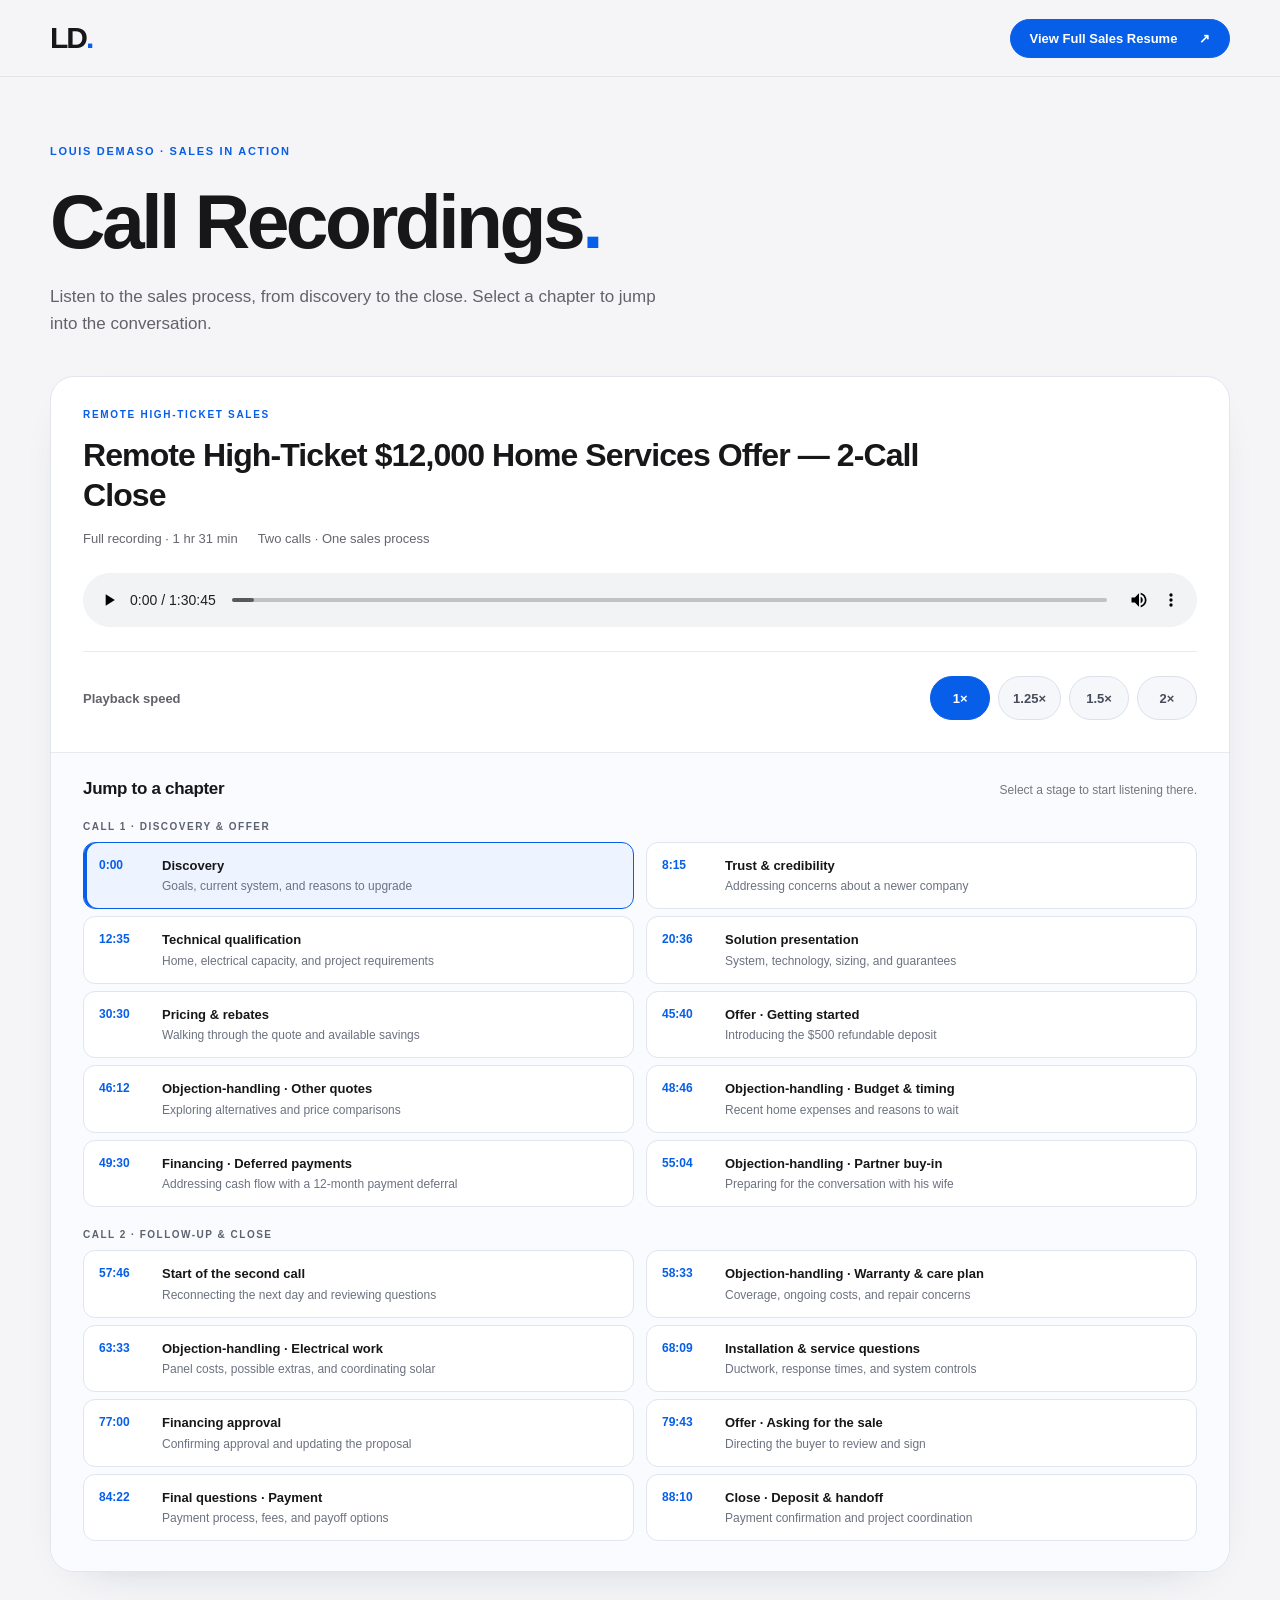
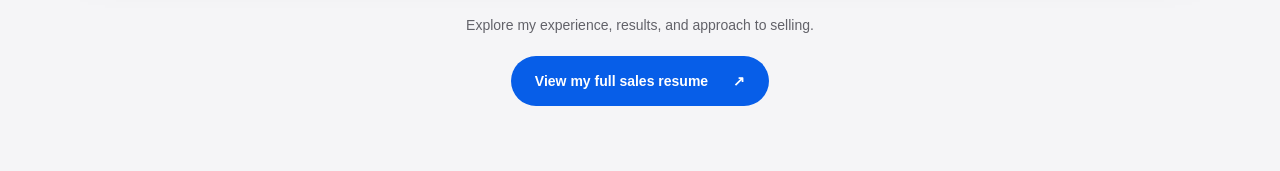
==== call-recordings.html @ 628bf0f2 "Add chaptered two-call close and dedicated call recordings page" ====
<!doctype html>
<html lang="en"><head>
<meta charset="utf-8"><meta name="viewport" content="width=device-width, initial-scale=1">
<meta name="theme-color" content="#f5f5f7">
<title>Sales Call Recordings — Louis DeMaso</title>
<meta name="description" content="Hear Louis DeMaso sell a remote high-ticket $12,000 home services offer across a two-call close. Jump to discovery, the offer, objections, and the second call.">
<meta property="og:title" content="Sales Call Recordings — Louis DeMaso"><meta property="og:description" content="Remote high-ticket $12,000 home services offer · 2-call close. Chaptered audio with adjustable playback speed."><meta property="og:type" content="website">
<link rel="icon" href="assets/favicon.svg" type="image/svg+xml"><link rel="stylesheet" href="styles.css?v=20261109-chapters">
<script src="call-recording.js?v=20261109-chapters" defer></script>
<script src="script.js?v=20261109-chapters" defer></script>
</head><body>
<a class="skip" href="#main">Skip to content</a>
<header class="nav-shell"><nav class="nav wrap" aria-label="Main navigation"><a class="wordmark" href="index.html" aria-label="Louis DeMaso, full sales resume">LD<span class="blue">.</span></a><a class="nav-cta" href="index.html">View Full Sales Resume <span aria-hidden="true">↗</span></a></nav></header>
<main id="main" class="recordings-main wrap">
<div class="recordings-heading"><p class="eyebrow">LOUIS DEMASO · SALES IN ACTION</p><h1>Call Recordings<span class="blue">.</span></h1><p class="recordings-intro">Listen to the sales process, from discovery to the close. Select a chapter to jump into the conversation.</p></div>
<section id="call-recording" aria-label="Sales call recording"><div data-call-recording></div><noscript><p>Remote High-Ticket $12,000 Home Services Offer — 2-Call Close</p><audio controls preload="metadata" src="assets/sales-call.mp3">Your browser does not support audio playback.</audio><p>Enable JavaScript to use the chapter and speed controls.</p></noscript></section>
<div class="recordings-close"><p>Explore my experience, results, and approach to selling.</p><a class="button primary" href="index.html">View my full sales resume <span aria-hidden="true">↗</span></a></div>
</main></body></html>
---- styles.css ----
:root{--paper:#f5f5f7;--ink:#171719;--muted:#76767d;--blue:#075ee8;--line:#dcdce1;--max:1180px}*{box-sizing:border-box}html{scroll-behavior:smooth;scroll-padding-top:95px}body{margin:0;background:var(--paper);color:var(--ink);font-family:-apple-system,BlinkMacSystemFont,"Segoe UI",Helvetica,Arial,sans-serif;-webkit-font-smoothing:antialiased}a{color:inherit;text-decoration:none}button{font:inherit}a,button{-webkit-tap-highlight-color:transparent}a:focus-visible,button:focus-visible{outline:3px solid var(--blue);outline-offset:6px}::selection{background:#c7ddff}.wrap{max-width:var(--max);width:calc(100% - 96px);margin-inline:auto}.blue{color:var(--blue)}.muted{color:var(--muted)}.nav-shell{position:sticky;top:0;z-index:20;background:rgba(245,245,247,.88);backdrop-filter:blur(22px);border-bottom:1px solid rgba(0,0,0,.07)}.nav{height:76px;display:flex;align-items:center;justify-content:space-between;gap:22px}.wordmark{font-size:30px;font-weight:850;letter-spacing:-2px}.nav-links{display:flex;gap:32px;font-size:13px;font-weight:550}.nav-links a:hover,.text-link:hover,.contact-details a:hover,.footer>a:last-child:hover{color:var(--blue)}.nav-cta{border:1px solid #c5c5ca;border-radius:50px;padding:11px 19px;font-size:13px;font-weight:600;transition:background .2s}.nav-cta:hover{background:#e5e5e9}.nav-cta span{margin-left:18px}.hero{display:grid;grid-template-columns:1.16fr 1fr;gap:66px;align-items:center;padding-top:74px;padding-bottom:94px}.eyebrow{font-size:11px;font-weight:700;letter-spacing:1.7px;margin:0 0 28px;line-height:1.6}.status-dot{display:inline-block;width:7px;height:7px;background:#3d9858;border-radius:50%;margin-right:8px;vertical-align:1px;box-shadow:0 0 0 4px #3d985811}h1{font-size:clamp(72px,7.4vw,110px);line-height:.94;letter-spacing:-7px;margin:0 0 28px;font-weight:750}p{line-height:1.6}.hero-statement{font-size:27px;line-height:1.2;font-weight:600;letter-spacing:-.9px;margin:0 0 20px}.hero-statement span{color:var(--muted)}.hero-description{max-width:390px;color:#626269;font-size:16px;margin:0 0 28px}.hero-actions{display:flex;align-items:center;gap:25px;flex-wrap:wrap}.button{display:inline-flex;gap:25px;align-items:center;justify-content:center;padding:17px 24px;border-radius:100px;font-size:14px;font-weight:600;transition:transform .2s,background .2s}.primary{background:var(--blue);color:white}.primary:hover{background:#0049c5;transform:translateY(-2px)}.text-link{font-size:14px;font-weight:600}.contact-details{display:flex;gap:12px;flex-wrap:wrap;margin-top:27px;font-size:12px;color:#68686e}.contact-details>span{color:#c0c0c6}.portrait-composition{position:relative;padding-right:22px}.portrait-frame{position:relative;border-radius:30px;overflow:hidden;aspect-ratio:4/5;background:#c3c7c8;box-shadow:0 25px 55px -35px #0007}.portrait-frame img{width:100%;height:100%;object-fit:cover;object-position:50% 42%;display:block;transition:transform 1.2s}.portrait-frame:hover img{transform:scale(1.025)}.portrait-frame:after{content:"";position:absolute;inset:45% 0 0;background:linear-gradient(transparent,#081018c4);pointer-events:none}.portrait-caption{position:absolute;bottom:30px;left:29px;right:25px;display:flex;gap:18px;color:#fff;z-index:1;align-items:flex-start}.caption-mark{font-size:29px;font-weight:300;line-height:1}.portrait-caption strong{display:block;font-size:25px;font-weight:500;letter-spacing:-.7px;line-height:1.12}.portrait-caption div>span{display:block;margin-top:14px;font-size:10px;letter-spacing:1.8px;text-transform:uppercase;color:#e4e5e6}.portrait-side{position:absolute;right:-5px;top:40px;writing-mode:vertical-rl;letter-spacing:2px;font-size:9px;color:var(--muted)}h2{font-size:clamp(34px,4vw,52px);letter-spacing:-2.3px;line-height:1.08;font-weight:650;margin:0}h3{margin:0}.section-top{display:flex;align-items:flex-end;justify-content:space-between;gap:30px;margin-bottom:38px}.section-top .eyebrow{margin-bottom:18px}.section-aside{color:var(--muted);font-size:14px;margin:0 0 3px}.intro-section{padding:55px 0 90px;border-top:1px solid var(--line)}.video-shell{position:relative;width:100%;aspect-ratio:16/9;border-radius:24px;overflow:hidden;background:#18191c}.video-shell iframe{position:absolute;inset:0;width:100%;height:100%;border:0}.video-foot{display:flex;justify-content:space-between;gap:20px;font-size:12px;color:#696970;margin-top:18px}.video-foot>span>span{margin-right:8px;font-size:10px}.video-foot a{font-weight:600}.performance-section{background:#18191b;color:#fff;padding:80px 0 42px}.performance-section h2>span{color:#9c9ca2}.performance-section .eyebrow{color:#a5b7d8}.source-pill{border:1px solid #424348;color:#babac1;font-size:11px;padding:9px 13px;border-radius:20px;white-space:nowrap}.metrics{display:grid;grid-template-columns:repeat(3,1fr);padding-top:23px;margin-top:45px}.metric{padding:0 28px;border-left:1px solid #3d3e42}.metric:first-child{padding-left:0;border-left:0}.metric-value{display:block;font-size:clamp(55px,6.5vw,88px);font-weight:600;letter-spacing:-4px;line-height:1.1}.metric-value .percent{font-size:.67em;letter-spacing:-1px}.metric h3{font-size:13px;color:#b3b4ba;font-weight:400;margin-top:15px}.metrics-source{font-size:11px;color:#898a92;margin:43px 0 0;border-top:1px solid #35363a;padding-top:20px}.metrics-source a{text-decoration:underline;text-underline-offset:3px}.experience-section{padding-top:100px;padding-bottom:35px}.experience-section>.section-top{margin-bottom:60px}.role{border-top:1px solid var(--line);display:grid;grid-template-columns:1fr 1.65fr;gap:65px;padding:45px 0 55px}.role-number{display:block;font-size:11px;color:var(--blue);font-weight:650;margin-bottom:26px}.date{font-size:12px;color:var(--muted);margin:0 0 11px}.role h3{font-size:25px;letter-spacing:-.8px;line-height:1.2}.role-title{font-size:14px;color:#5e5e66;margin:8px 0 18px}.role-tag{display:inline-block;font-size:10px;border:1px solid #d3d3da;padding:7px 10px;border-radius:30px;color:#65656c}.role-lead{font-size:26px;letter-spacing:-.8px;line-height:1.25;margin:0 0 24px;font-weight:550}.role-content ul{padding-left:17px;margin:0;color:#62626a;font-size:15px;line-height:1.65}.role-content li{padding-left:5px;margin-bottom:12px}.role-content li::marker{color:#a4a4ae;font-size:9px}.role-highlights{display:flex;gap:35px;margin-top:27px;padding-top:22px;border-top:1px solid #e3e3e8}.role-highlights>span{font-size:11px;color:var(--muted);display:flex;flex-direction:column;gap:5px}.role-highlights strong{color:var(--ink);font-size:22px;font-weight:600;letter-spacing:-.6px}.skills-section{padding-top:55px;padding-bottom:100px;border-top:1px solid var(--line)}.skills-heading{display:flex;align-items:flex-end;justify-content:space-between;gap:30px}.skills-heading>p{color:var(--muted);font-size:14px;margin:0}.skill-grid{display:grid;grid-template-columns:repeat(3,1fr);gap:22px;margin-top:45px}.skill-group{background:#fff;padding:30px;border-radius:22px}.skill-icon{display:inline-flex;color:var(--blue);font-size:32px;margin-bottom:30px}.skill-group h3{font-size:20px;font-weight:600;letter-spacing:-.6px}.skill-group p{color:#73737a;font-size:14px;line-height:1.9;margin:13px 0 0}.approach-note{display:flex;gap:30px;align-items:center;margin-top:32px;border-top:1px solid var(--line);padding-top:24px}.approach-note>span{font-size:10px;letter-spacing:1.5px;color:var(--muted);flex-shrink:0}.approach-note p{font-size:13px;margin:0;color:#64646b}.contact-section{background:#e9edf5;padding:85px 0}.contact-section h2{font-size:clamp(40px,5.4vw,70px);letter-spacing:-3.3px;line-height:1.04}.contact-section h2 span{color:var(--blue)}.closing-actions{display:flex;align-items:center;gap:30px;margin-top:34px}.email-row{display:flex;gap:18px;align-items:center;margin-top:28px;font-size:13px;color:#666b74;flex-wrap:wrap}.email-row button{cursor:pointer;border:0;background:transparent;color:var(--blue);font-size:11px;padding:9px;border-radius:8px}.email-row button:hover{background:#dce4f2}.email-row button span{margin-left:7px}.footer{display:flex;gap:30px;align-items:center;justify-content:space-between;padding-top:30px;padding-bottom:30px}.footer p{font-size:11px;color:var(--muted)}.footer p span{margin:0 10px;color:#b9b9be}.footer>a:last-child{font-size:11px}.skip{position:fixed;left:15px;top:-100px;background:var(--ink);color:white;padding:12px 20px;z-index:100}.skip:focus{top:10px}.sr-only{position:absolute;width:1px;height:1px;padding:0;margin:-1px;overflow:hidden;clip:rect(0,0,0,0);white-space:nowrap;border:0}.reveal-ready .reveal{opacity:0;transform:translateY(22px);transition:opacity .7s ease,transform .7s ease}.reveal-ready .reveal.visible{opacity:1;transform:none}
@media(min-width:1500px){.hero{padding-top:90px}.portrait-frame{max-height:610px}}
@media(max-width:1000px){.wrap{width:calc(100% - 64px)}.hero{gap:30px;padding-top:55px}h1{font-size:78px;letter-spacing:-5px}.hero-description{font-size:14px}.hero-statement{font-size:25px}.hero-actions{gap:18px}.button{font-size:12px;padding:15px 20px;gap:15px}.contact-details{font-size:11px;gap:8px}.portrait-caption{left:22px;bottom:25px}.portrait-caption strong{font-size:22px}.role{gap:35px;grid-template-columns:1fr 1.6fr}.skill-group{padding:25px}.skill-group h3{font-size:18px}.section-aside{font-size:12px}.skills-heading>p{max-width:270px}}
@media(max-width:700px){.wrap{width:calc(100% - 40px)}.nav{height:64px;gap:14px}.nav-links{gap:18px;font-size:11px}.nav-cta{font-size:11px;padding:9px 12px}.nav-cta span{margin-left:8px}.wordmark{font-size:25px}.hero{grid-template-columns:1fr;padding-top:43px;padding-bottom:58px;gap:38px}.eyebrow{font-size:9px;letter-spacing:1.4px;margin-bottom:24px}h1{font-size:clamp(72px,17vw,100px);letter-spacing:-5.5px;margin-bottom:24px}.hero-statement{font-size:26px}.hero-description{font-size:15px;max-width:400px}.hero-actions{gap:25px}.button{font-size:13px;padding:16px 22px}.contact-details{font-size:11px;margin-top:23px;gap:10px}.portrait-composition{padding-right:18px}.portrait-frame{aspect-ratio:1.17;border-radius:23px}.portrait-frame img{object-position:50% 36%}.portrait-caption{bottom:22px;left:22px}.portrait-caption strong{font-size:23px}.portrait-caption div>span{font-size:8px;margin-top:8px}.portrait-side{font-size:8px;right:-3px;top:25px}.section-top{display:block;margin-bottom:27px}h2{font-size:36px;letter-spacing:-1.8px}.section-aside{margin-top:20px;font-size:13px}.section-aside br{display:none}.intro-section{padding-top:37px;padding-bottom:55px}.video-shell{border-radius:13px}.video-foot{font-size:10px;align-items:flex-start;line-height:1.5;gap:16px}.video-foot>span{max-width:210px}.video-foot a{flex-shrink:0}.performance-section{padding:49px 0 25px}.performance-section h2{font-size:34px}.source-pill{display:inline-block;margin-top:22px;font-size:10px}.metrics{margin-top:24px;padding-top:0;gap:0}.metric{padding:0 13px}.metric-value{font-size:43px;letter-spacing:-2.6px}.metric h3{font-size:10px;line-height:1.5;margin-top:10px;max-width:85px}.metrics-source{font-size:10px;margin-top:30px}.experience-section{padding-top:58px;padding-bottom:15px}.experience-section>.section-top{margin-bottom:30px}.role{grid-template-columns:1fr;gap:28px;padding:28px 0 36px}.role-meta{position:relative;padding-left:39px}.role-number{position:absolute;top:0;left:0;margin:0;padding-top:2px}.role h3{font-size:25px}.date{font-size:11px}.role-title{font-size:13px;margin-bottom:12px}.role-tag{font-size:9px;padding:6px 10px}.role-lead{font-size:24px;margin-bottom:20px}.role-content ul{font-size:14px;line-height:1.65}.role-highlights{gap:32px}.role-highlights strong{font-size:21px}.skills-section{padding-top:40px;padding-bottom:55px}.skills-heading{display:block}.skills-heading>p{max-width:100%;margin-top:23px;font-size:13px}.skills-heading>p br{display:none}.skill-grid{grid-template-columns:1fr;gap:12px;margin-top:28px}.skill-group{display:grid;grid-template-columns:30px 1fr;column-gap:18px;padding:24px;border-radius:18px}.skill-icon{grid-row:1/3;font-size:26px;margin:0}.skill-group h3{font-size:20px}.skill-group p{font-size:13px;line-height:1.8;margin-top:9px}.approach-note{display:block;margin-top:24px;padding-top:20px}.approach-note p{margin-top:10px;line-height:1.8;font-size:12px}.contact-section{padding:52px 0}.contact-section h2{font-size:39px;letter-spacing:-1.9px}.closing-actions{gap:20px;margin-top:27px}.closing-actions .text-link{font-size:12px}.email-row{font-size:12px;gap:9px;margin-top:22px}.footer{flex-wrap:wrap;gap:8px 20px;padding-top:24px;padding-bottom:24px}.footer p{margin-left:auto;font-size:10px}.footer>a:last-child{width:100%;padding-top:8px;font-size:11px;text-align:right}}
@media(prefers-reduced-motion:reduce){html{scroll-behavior:auto}*,*:before,*:after{transition:none!important;animation:none!important}.reveal-ready .reveal{opacity:1;transform:none}}
@media print{body{background:white;font-size:11pt}.nav-shell,.intro-section,.portrait-composition,.contact-section,.footer,.hero-actions,.contact-details,.approach-note{display:none}.wrap{width:100%;max-width:none}.hero{display:block;padding:0 0 20px}h1{font-size:42px;letter-spacing:-2px}h1 br{display:none}h1 br:after{content:' '}.hero-statement{font-size:18px}.hero-description{max-width:none}.performance-section{background:white;color:black;padding:20px 0}.performance-section h2,.performance-section h2>span{color:black;font-size:24px}.performance-section .eyebrow{color:#555}.metric-value{font-size:32px;color:black}.metric h3,.metrics-source{color:#555}.experience-section{padding:20px 0}.section-aside{display:none}h2{font-size:26px}.role{padding:20px 0;gap:25px;break-inside:avoid}.role-content ul{font-size:11px}.role-lead{font-size:19px}.skills-section{padding:20px 0}.skill-grid{margin-top:20px}.skill-group{padding:10px}.skill-icon{display:none}.reveal-ready .reveal{opacity:1;transform:none}}
@media(max-width:700px){.nav-links a,.nav-cta{white-space:nowrap}.metric-value{font-size:36px;letter-spacing:-2px}}
@media(max-width:380px){.nav-links{gap:12px;font-size:10px}.nav{gap:10px}.nav-cta{padding:8px 10px;font-size:10px}.nav-cta span{margin-left:4px}.metrics{grid-template-columns:1fr}.metric,.metric:first-child{border-left:0;border-bottom:1px solid #35363a;padding:18px 0;display:flex;align-items:center;justify-content:space-between;gap:20px}.metric-value{font-size:49px}.metric h3{max-width:125px;font-size:12px;margin-top:0;text-align:right}.metrics-source{border:0;padding-top:0}.video-foot{flex-wrap:wrap}}

/* Selling style sits directly under the skills heading. */
.skills-section .approach-note{display:block;margin:26px 0 0;padding:0;border:0}.skills-section .approach-note>span{display:block;color:var(--blue);font-size:12px;font-weight:700;letter-spacing:1.4px;margin-bottom:10px}.skills-section .approach-note p{font-size:clamp(17px,2vw,23px);font-weight:500;line-height:1.6;color:var(--ink);margin:0;max-width:900px}.skills-section .skill-grid{margin-top:32px}
@media(max-width:700px){.skills-section .approach-note{margin-top:22px}.skills-section .approach-note p{font-size:17px}.skills-section .skill-grid{margin-top:27px}}

.nav-cta{background:var(--blue);border-color:var(--blue);color:#fff}.nav-cta:hover{background:#0049c5;border-color:#0049c5}.contact-details .text-link{font:inherit;font-weight:600}

/* Rebalanced introduction: name, contact links, then full resume summary. */
.hero{gap:72px;padding-top:64px;padding-bottom:76px}
.hero h1{font-size:clamp(72px,7vw,100px);letter-spacing:-5.5px;margin-bottom:22px}
.hero .eyebrow{margin-bottom:24px}
.hero .contact-details{margin:0 0 25px;gap:10px 24px;font-size:16px;color:var(--blue);align-items:center}
.hero .contact-details a{display:inline-flex;align-items:center;min-height:44px;font-weight:600;text-underline-offset:5px}
.hero .contact-details a:hover{text-decoration:underline}
.hero .hero-description{max-width:470px;font-size:18px;line-height:1.7;color:#55555d;margin:0}
.hero .portrait-frame{aspect-ratio:4/4.6;max-height:560px}
.hero .portrait-frame:after{display:none}
@media(max-width:1000px) and (min-width:701px){.hero{gap:34px}.hero h1{font-size:76px}.hero .contact-details{font-size:14px;gap:6px 18px}.hero .hero-description{font-size:16px}}
@media(max-width:700px){.hero{gap:32px;padding-top:38px;padding-bottom:48px}.hero h1{font-size:clamp(68px,17vw,90px);letter-spacing:-4.5px;margin-bottom:18px}.hero .contact-details{font-size:15px;gap:4px 20px;margin-bottom:20px}.hero .hero-description{font-size:16px;line-height:1.7;max-width:100%}.hero .portrait-frame{aspect-ratio:1.17;max-height:none}}
@media print{.hero .hero-description{font-size:11pt}.hero h1{font-size:42px}}

/* Header shortcut and distinct contact cards. */
.nav-actions{display:flex;gap:22px;align-items:center}.contact-nav{font-size:13px;font-weight:600;padding:12px 0}.contact-nav:hover{color:var(--blue)}
.contact-cards{display:grid;grid-template-columns:1fr 1fr;gap:24px;margin-top:36px}.contact-card{border-radius:24px;overflow:hidden;transition:transform .2s,box-shadow .2s;min-width:0}.contact-card:hover{transform:translateY(-4px);box-shadow:0 18px 40px -20px #142a4a55}.email-card{background:white;color:var(--ink)}.linkedin-card{background:#102c56;color:white}.contact-card-link{display:block;padding:32px}.contact-card-top{display:flex;align-items:center;justify-content:space-between;font-size:25px;margin-bottom:35px}.contact-symbol{display:grid;place-items:center;width:48px;height:48px;border-radius:14px;background:#eaf1ff;color:var(--blue);font-size:28px;font-weight:600}.linkedin-symbol{background:#ffffff1c;color:white;font-size:25px;letter-spacing:-1px}.contact-label{font-size:11px;letter-spacing:1.8px;font-weight:700;opacity:.65}.contact-card h3{font-size:clamp(19px,2.5vw,30px);letter-spacing:-.8px;line-height:1.3;margin-top:12px;overflow-wrap:anywhere}.contact-card p{font-size:14px;opacity:.7;margin:12px 0 0}.email-card button{margin:0 32px 28px;padding:10px 14px;border:0;border-radius:9px;background:#edf3ff;color:var(--blue);font:inherit;font-size:12px;font-weight:600;cursor:pointer}.email-card button:hover{background:#dce9ff}
@media(max-width:700px){.nav-actions{gap:16px}.contact-nav{font-size:12px}.contact-cards{grid-template-columns:1fr;gap:16px;margin-top:28px}.contact-card-link{padding:26px}.contact-card-top{margin-bottom:26px}.contact-card h3{font-size:24px}.email-card button{margin-left:26px}.contact-card{border-radius:20px}}
@media(prefers-reduced-motion:reduce){.contact-card:hover{transform:none}}

/* Contact is the final section and visual close of the page. */
.contact-section{background:linear-gradient(155deg,#edf2fa 0%,#e5ebf5 65%,#dce5f3 100%);border-top:1px solid #d8e0ec;border-radius:36px 36px 0 0;padding:92px 0 112px}
.contact-section h2{font-size:clamp(40px,4.5vw,60px);letter-spacing:-2.5px}
.contact-section .contact-cards{margin-top:40px}
.contact-section .contact-card{box-shadow:0 12px 35px -24px #142a4a55}
.linkedin-card{display:flex}.linkedin-card .contact-card-link{flex:1}
@media(max-width:700px){.contact-section{border-radius:24px 24px 0 0;padding:52px 0 64px}.contact-section h2{font-size:39px;letter-spacing:-1.9px}.contact-section .contact-cards{margin-top:28px}}

/* Call recording below the introduction. */
.intro-section{padding-bottom:58px}
.call-section{padding-bottom:90px}
.call-section .section-top{margin-bottom:28px;align-items:center}
.call-section h2{font-size:clamp(28px,3vw,38px);letter-spacing:-1.5px}
.call-duration{font-size:13px;color:var(--muted);white-space:nowrap}
.call-player{background:#fff;border:1px solid #e2e5ec;border-radius:24px;padding:32px;box-shadow:0 16px 48px -38px #102c5670}
.call-player audio{display:block;width:100%;height:54px;color-scheme:light}
.call-speed-row{display:flex;align-items:center;justify-content:space-between;gap:20px;margin-top:24px;padding-top:24px;border-top:1px solid #e8eaf0}
#call-speed-label{font-size:13px;font-weight:600;color:#62626a}
.call-speeds{display:flex;gap:8px;flex-wrap:wrap}
.call-speeds button{min-width:60px;min-height:44px;padding:10px 14px;border:1px solid #dce1eb;border-radius:50px;background:#f5f7fb;color:#464c59;font-size:13px;font-weight:600;cursor:pointer;transition:background .2s,color .2s}
.call-speeds button[aria-pressed="true"]{background:var(--blue);border-color:var(--blue);color:#fff}
.call-speeds button:hover{border-color:var(--blue)}
.call-fallback{font-size:13px;line-height:1.6;color:#62626a;margin:20px 0 0}.call-fallback a{color:var(--blue);text-decoration:underline;text-underline-offset:3px}
@media(max-width:700px){.intro-section{padding-bottom:36px}.call-section{padding-bottom:55px}.call-section .section-top{margin-bottom:22px}.call-section h2{font-size:29px}.call-duration{display:block;margin-top:12px;font-size:12px}.call-player{padding:22px 16px;border-radius:20px}.call-speed-row{display:block;margin-top:20px;padding-top:20px}.call-speeds{margin-top:12px;gap:6px}.call-speeds button{min-width:50px;padding:10px 12px}}
@media print{.call-section{display:none}}

/* Shared, chaptered recording player and standalone recordings page. */
.recordings-link{font-size:14px;font-weight:650;color:var(--blue);text-decoration:underline;text-underline-offset:4px;line-height:1.5}
.recording-card{background:#fff;border:1px solid #e2e5ec;border-radius:24px;overflow:hidden;box-shadow:0 16px 48px -38px #102c5670}
.recording-summary{padding:30px 32px 0}.recording-summary .eyebrow{color:var(--blue);margin:0 0 12px;font-size:10px}.recording-summary h3{font-size:clamp(23px,2.6vw,32px);letter-spacing:-.9px;line-height:1.25;max-width:850px}.recording-meta{display:flex;gap:10px 20px;flex-wrap:wrap;color:#65656e;font-size:13px;margin:14px 0 0}
.recording-card .call-player{border:0;border-radius:0;box-shadow:none;padding-top:24px}
.call-chapters{border-top:1px solid #e8eaf0;padding:26px 32px 30px;background:#fafbfe}.chapters-heading{display:flex;align-items:baseline;justify-content:space-between;gap:20px;margin-bottom:20px}.chapters-heading h4{font-size:17px;margin:0;letter-spacing:-.3px}.chapters-heading p{font-size:12px;margin:0;color:var(--muted)}
.chapter-group+.chapter-group{margin-top:22px}.chapter-group h5{font-size:10px;letter-spacing:1.5px;color:#5b6270;text-transform:uppercase;margin:0 0 10px}.chapter-list{list-style:none;margin:0;padding:0;display:grid;grid-template-columns:1fr 1fr;gap:7px 12px}.chapter-list li{min-width:0}.chapter-button{display:flex;align-items:flex-start;gap:14px;text-align:left;width:100%;border:1px solid #e0e5ef;border-radius:12px;background:white;padding:13px 15px;color:var(--ink);cursor:pointer;min-height:66px}.chapter-button:hover{border-color:var(--blue);background:#f0f5ff}.chapter-button[aria-current="true"]{border-color:var(--blue);background:#edf4ff;box-shadow:inset 3px 0 var(--blue)}.chapter-time{font-size:12px;font-weight:650;color:var(--blue);font-variant-numeric:tabular-nums;min-width:49px;line-height:1.6}.chapter-copy{display:block;min-width:0}.chapter-name{display:block;font-size:13px;font-weight:650;line-height:1.5}.chapter-detail{display:block;color:#6c7280;font-size:12px;line-height:1.5;margin-top:2px}
.recordings-main{padding-top:66px;padding-bottom:65px}.recordings-heading{margin-bottom:38px}.recordings-heading .eyebrow{color:var(--blue);margin-bottom:20px}.recordings-heading h1{font-size:clamp(48px,6vw,78px);letter-spacing:-3.5px;line-height:1.05;margin-bottom:22px}.recordings-intro{color:#626269;max-width:620px;font-size:17px;margin:0}.recordings-close{text-align:center;padding:42px 20px 0}.recordings-close p{color:#626269;font-size:14px;margin:0 0 20px}
@media(max-width:700px){.call-section .section-top{display:flex;align-items:flex-start;flex-direction:column;gap:14px}.recordings-link{font-size:13px}.recording-summary{padding:24px 20px 0}.recording-summary h3{font-size:24px}.recording-card .call-player{padding:20px 16px 24px}.recording-card{border-radius:20px}.call-chapters{padding:22px 16px}.chapters-heading{display:block;margin-bottom:18px}.chapters-heading p{margin-top:6px}.chapter-list{grid-template-columns:1fr}.chapter-button{min-height:62px;padding:12px}.recordings-main{padding-top:38px;padding-bottom:42px}.recordings-heading h1{font-size:49px;letter-spacing:-2.5px}.recordings-intro{font-size:15px}.recordings-main~.nav-cta{font-size:11px}}
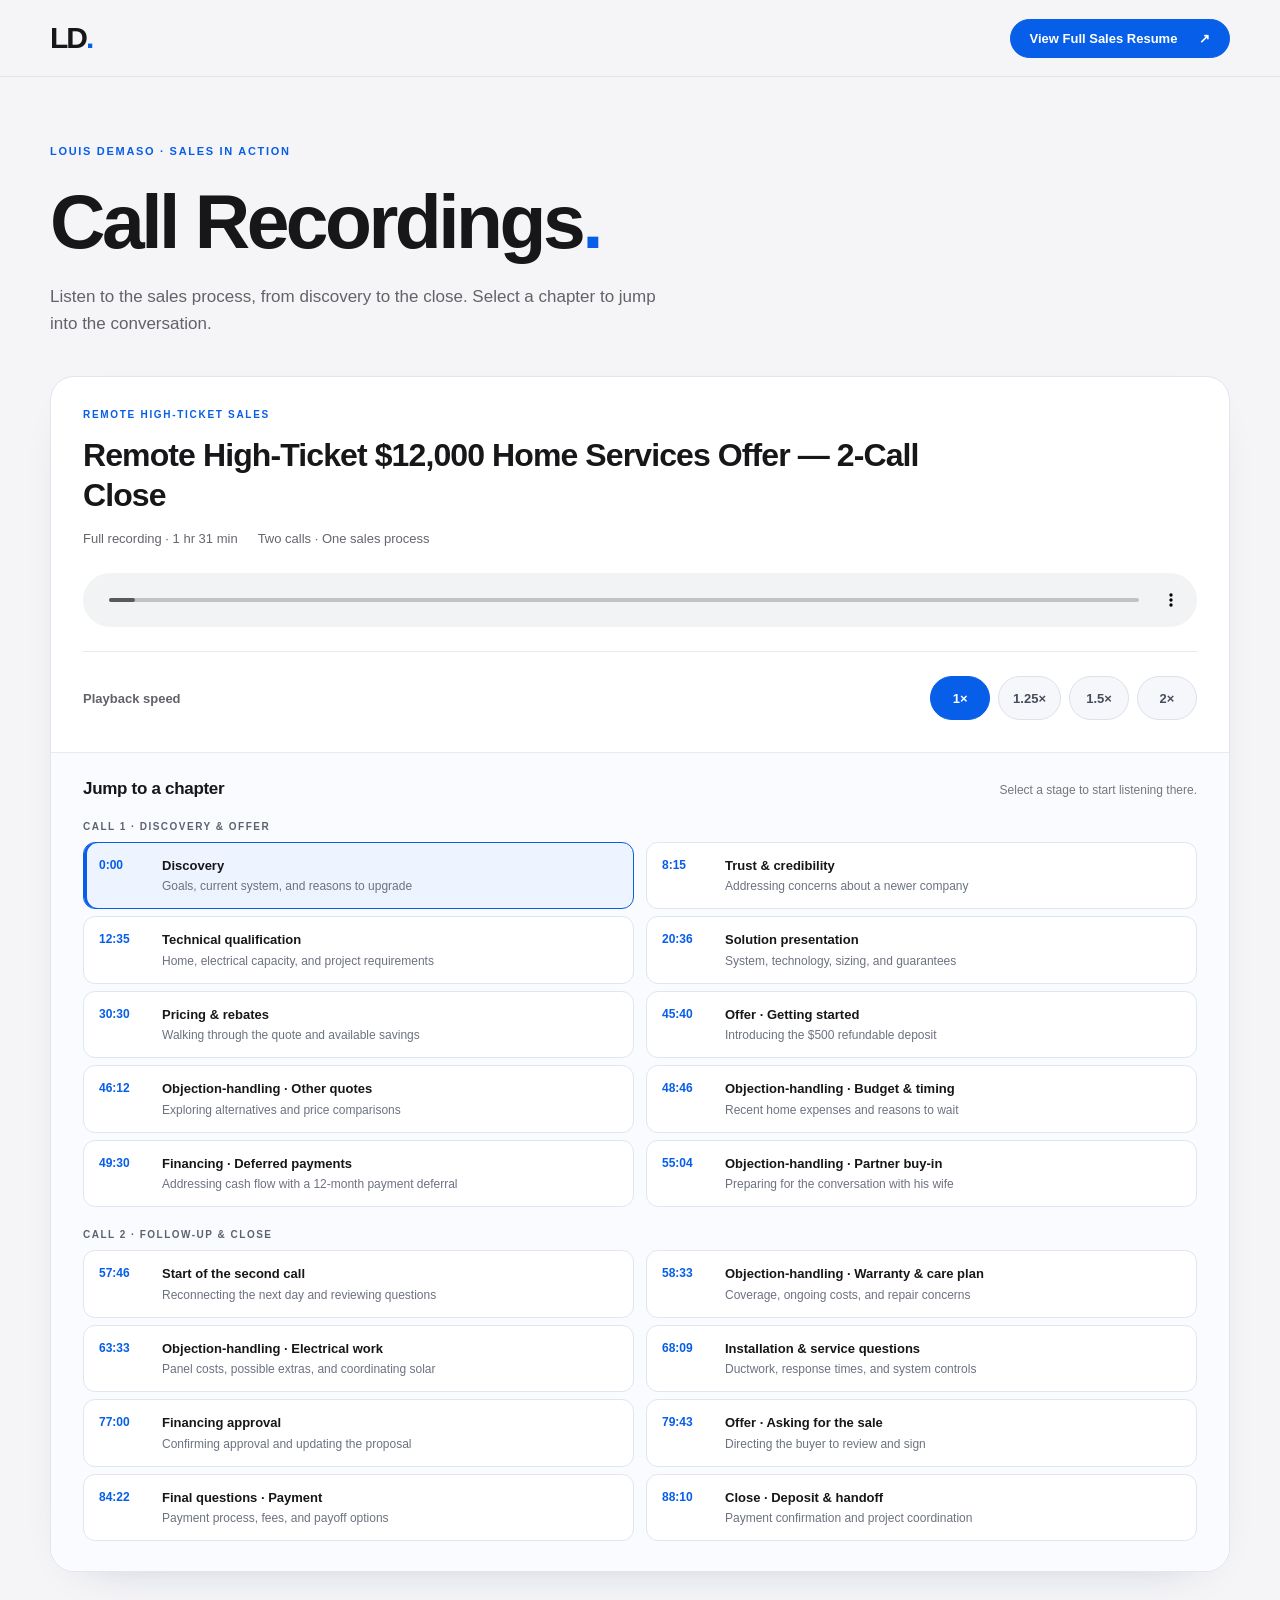
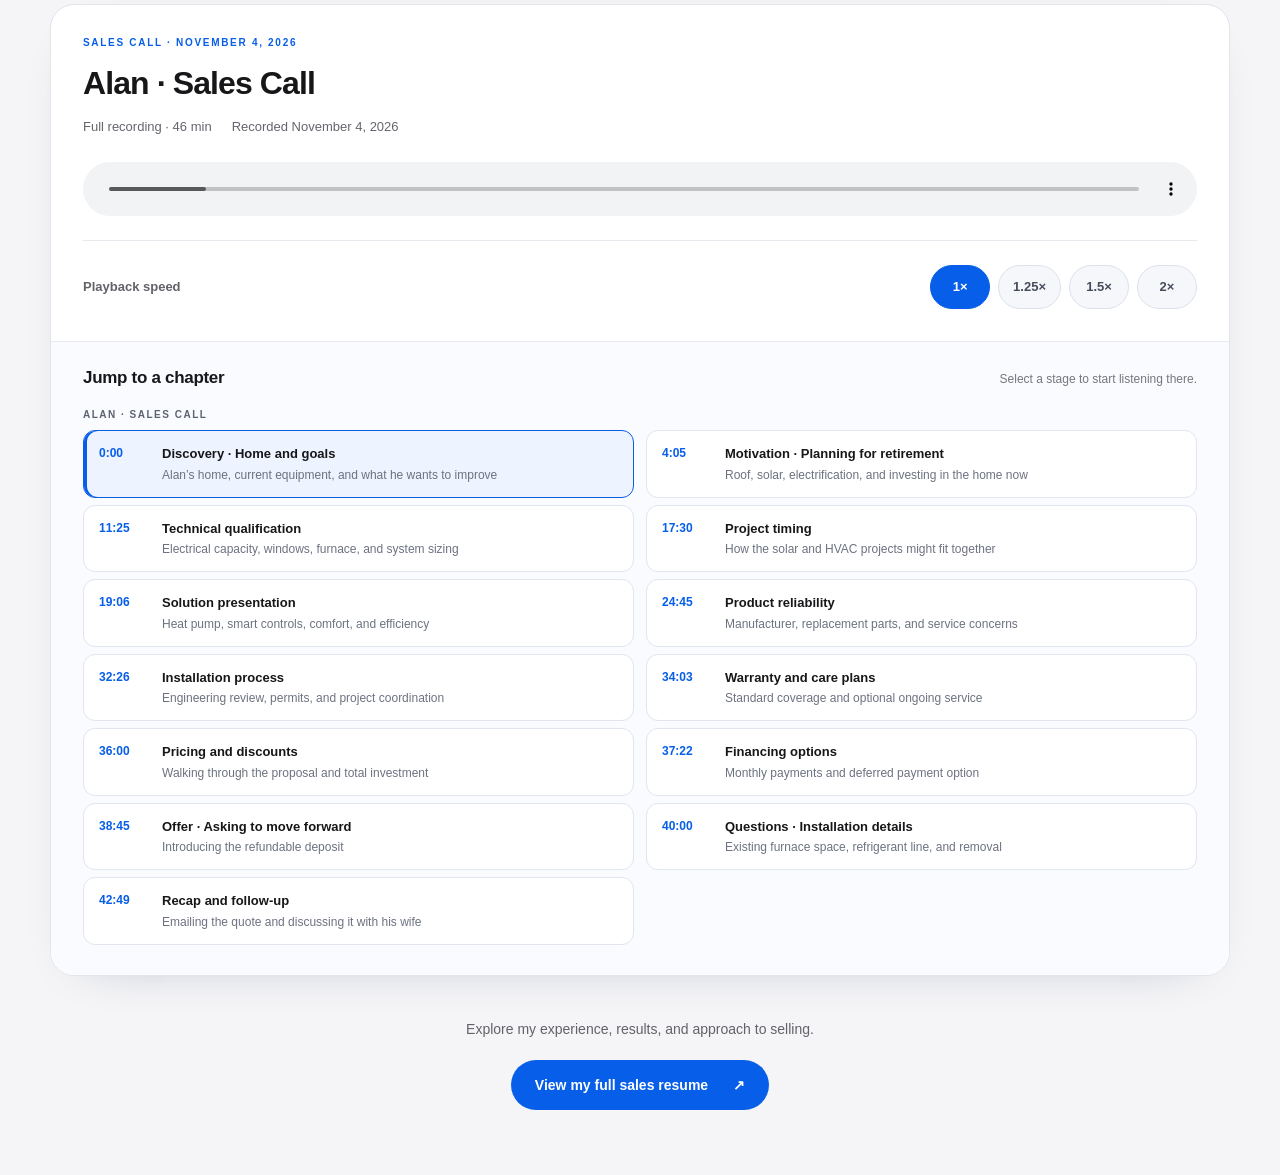
==== commit af567889: "Add chaptered Alan sales call recording" ====
--- a/call-recordings.html
+++ b/call-recordings.html
@@ -3,10 +3,11 @@
 <meta charset="utf-8"><meta name="viewport" content="width=device-width, initial-scale=1">
 <meta name="theme-color" content="#f5f5f7">
 <title>Sales Call Recordings — Louis DeMaso</title>
-<meta name="description" content="Hear Louis DeMaso sell a remote high-ticket $12,000 home services offer across a two-call close. Jump to discovery, the offer, objections, and the second call.">
-<meta property="og:title" content="Sales Call Recordings — Louis DeMaso"><meta property="og:description" content="Remote high-ticket $12,000 home services offer · 2-call close. Chaptered audio with adjustable playback speed."><meta property="og:type" content="website">
-<link rel="icon" href="assets/favicon.svg" type="image/svg+xml"><link rel="stylesheet" href="styles.css?v=20261109-chapters">
+<meta name="description" content="Listen to Louis DeMaso's sales calls with chapter navigation and adjustable playback speed.">
+<meta property="og:title" content="Sales Call Recordings — Louis DeMaso"><meta property="og:description" content="Sales call recordings with chapters and adjustable playback speed."><meta property="og:type" content="website">
+<link rel="icon" href="assets/favicon.svg" type="image/svg+xml"><link rel="stylesheet" href="styles.css?v=20261124-alan">
 <script src="call-recording.js?v=20261109-chapters" defer></script>
+<script src="alan-recording.js?v=20261124-alan" defer></script>
 <script src="script.js?v=20261109-chapters" defer></script>
 </head><body>
 <a class="skip" href="#main">Skip to content</a>
@@ -14,5 +15,6 @@
 <main id="main" class="recordings-main wrap">
 <div class="recordings-heading"><p class="eyebrow">LOUIS DEMASO · SALES IN ACTION</p><h1>Call Recordings<span class="blue">.</span></h1><p class="recordings-intro">Listen to the sales process, from discovery to the close. Select a chapter to jump into the conversation.</p></div>
 <section id="call-recording" aria-label="Sales call recording"><div data-call-recording></div><noscript><p>Remote High-Ticket $12,000 Home Services Offer — 2-Call Close</p><audio controls preload="metadata" src="assets/sales-call.mp3">Your browser does not support audio playback.</audio><p>Enable JavaScript to use the chapter and speed controls.</p></noscript></section>
+<section id="alan-call" aria-label="Alan sales call recording"><div data-alan-recording></div><noscript><p>Alan · Sales Call · November 4, 2026</p><audio controls preload="metadata" src="assets/alan-sales-call-2026-11-04.mp3">Your browser does not support audio playback.</audio><p>Enable JavaScript to use the chapter and speed controls.</p></noscript></section>
 <div class="recordings-close"><p>Explore my experience, results, and approach to selling.</p><a class="button primary" href="index.html">View my full sales resume <span aria-hidden="true">↗</span></a></div>
-</main></body></html>+</main></body></html>
--- a/styles.css
+++ b/styles.css
@@ -50,7 +50,7 @@
 .call-player{background:#fff;border:1px solid #e2e5ec;border-radius:24px;padding:32px;box-shadow:0 16px 48px -38px #102c5670}
 .call-player audio{display:block;width:100%;height:54px;color-scheme:light}
 .call-speed-row{display:flex;align-items:center;justify-content:space-between;gap:20px;margin-top:24px;padding-top:24px;border-top:1px solid #e8eaf0}
-#call-speed-label{font-size:13px;font-weight:600;color:#62626a}
+.call-speed-row > span{font-size:13px;font-weight:600;color:#62626a}
 .call-speeds{display:flex;gap:8px;flex-wrap:wrap}
 .call-speeds button{min-width:60px;min-height:44px;padding:10px 14px;border:1px solid #dce1eb;border-radius:50px;background:#f5f7fb;color:#464c59;font-size:13px;font-weight:600;cursor:pointer;transition:background .2s,color .2s}
 .call-speeds button[aria-pressed="true"]{background:var(--blue);border-color:var(--blue);color:#fff}
@@ -67,4 +67,5 @@
 .call-chapters{border-top:1px solid #e8eaf0;padding:26px 32px 30px;background:#fafbfe}.chapters-heading{display:flex;align-items:baseline;justify-content:space-between;gap:20px;margin-bottom:20px}.chapters-heading h4{font-size:17px;margin:0;letter-spacing:-.3px}.chapters-heading p{font-size:12px;margin:0;color:var(--muted)}
 .chapter-group+.chapter-group{margin-top:22px}.chapter-group h5{font-size:10px;letter-spacing:1.5px;color:#5b6270;text-transform:uppercase;margin:0 0 10px}.chapter-list{list-style:none;margin:0;padding:0;display:grid;grid-template-columns:1fr 1fr;gap:7px 12px}.chapter-list li{min-width:0}.chapter-button{display:flex;align-items:flex-start;gap:14px;text-align:left;width:100%;border:1px solid #e0e5ef;border-radius:12px;background:white;padding:13px 15px;color:var(--ink);cursor:pointer;min-height:66px}.chapter-button:hover{border-color:var(--blue);background:#f0f5ff}.chapter-button[aria-current="true"]{border-color:var(--blue);background:#edf4ff;box-shadow:inset 3px 0 var(--blue)}.chapter-time{font-size:12px;font-weight:650;color:var(--blue);font-variant-numeric:tabular-nums;min-width:49px;line-height:1.6}.chapter-copy{display:block;min-width:0}.chapter-name{display:block;font-size:13px;font-weight:650;line-height:1.5}.chapter-detail{display:block;color:#6c7280;font-size:12px;line-height:1.5;margin-top:2px}
 .recordings-main{padding-top:66px;padding-bottom:65px}.recordings-heading{margin-bottom:38px}.recordings-heading .eyebrow{color:var(--blue);margin-bottom:20px}.recordings-heading h1{font-size:clamp(48px,6vw,78px);letter-spacing:-3.5px;line-height:1.05;margin-bottom:22px}.recordings-intro{color:#626269;max-width:620px;font-size:17px;margin:0}.recordings-close{text-align:center;padding:42px 20px 0}.recordings-close p{color:#626269;font-size:14px;margin:0 0 20px}
+.recordings-main #alan-call{margin-top:32px}
 @media(max-width:700px){.call-section .section-top{display:flex;align-items:flex-start;flex-direction:column;gap:14px}.recordings-link{font-size:13px}.recording-summary{padding:24px 20px 0}.recording-summary h3{font-size:24px}.recording-card .call-player{padding:20px 16px 24px}.recording-card{border-radius:20px}.call-chapters{padding:22px 16px}.chapters-heading{display:block;margin-bottom:18px}.chapters-heading p{margin-top:6px}.chapter-list{grid-template-columns:1fr}.chapter-button{min-height:62px;padding:12px}.recordings-main{padding-top:38px;padding-bottom:42px}.recordings-heading h1{font-size:49px;letter-spacing:-2.5px}.recordings-intro{font-size:15px}.recordings-main~.nav-cta{font-size:11px}}
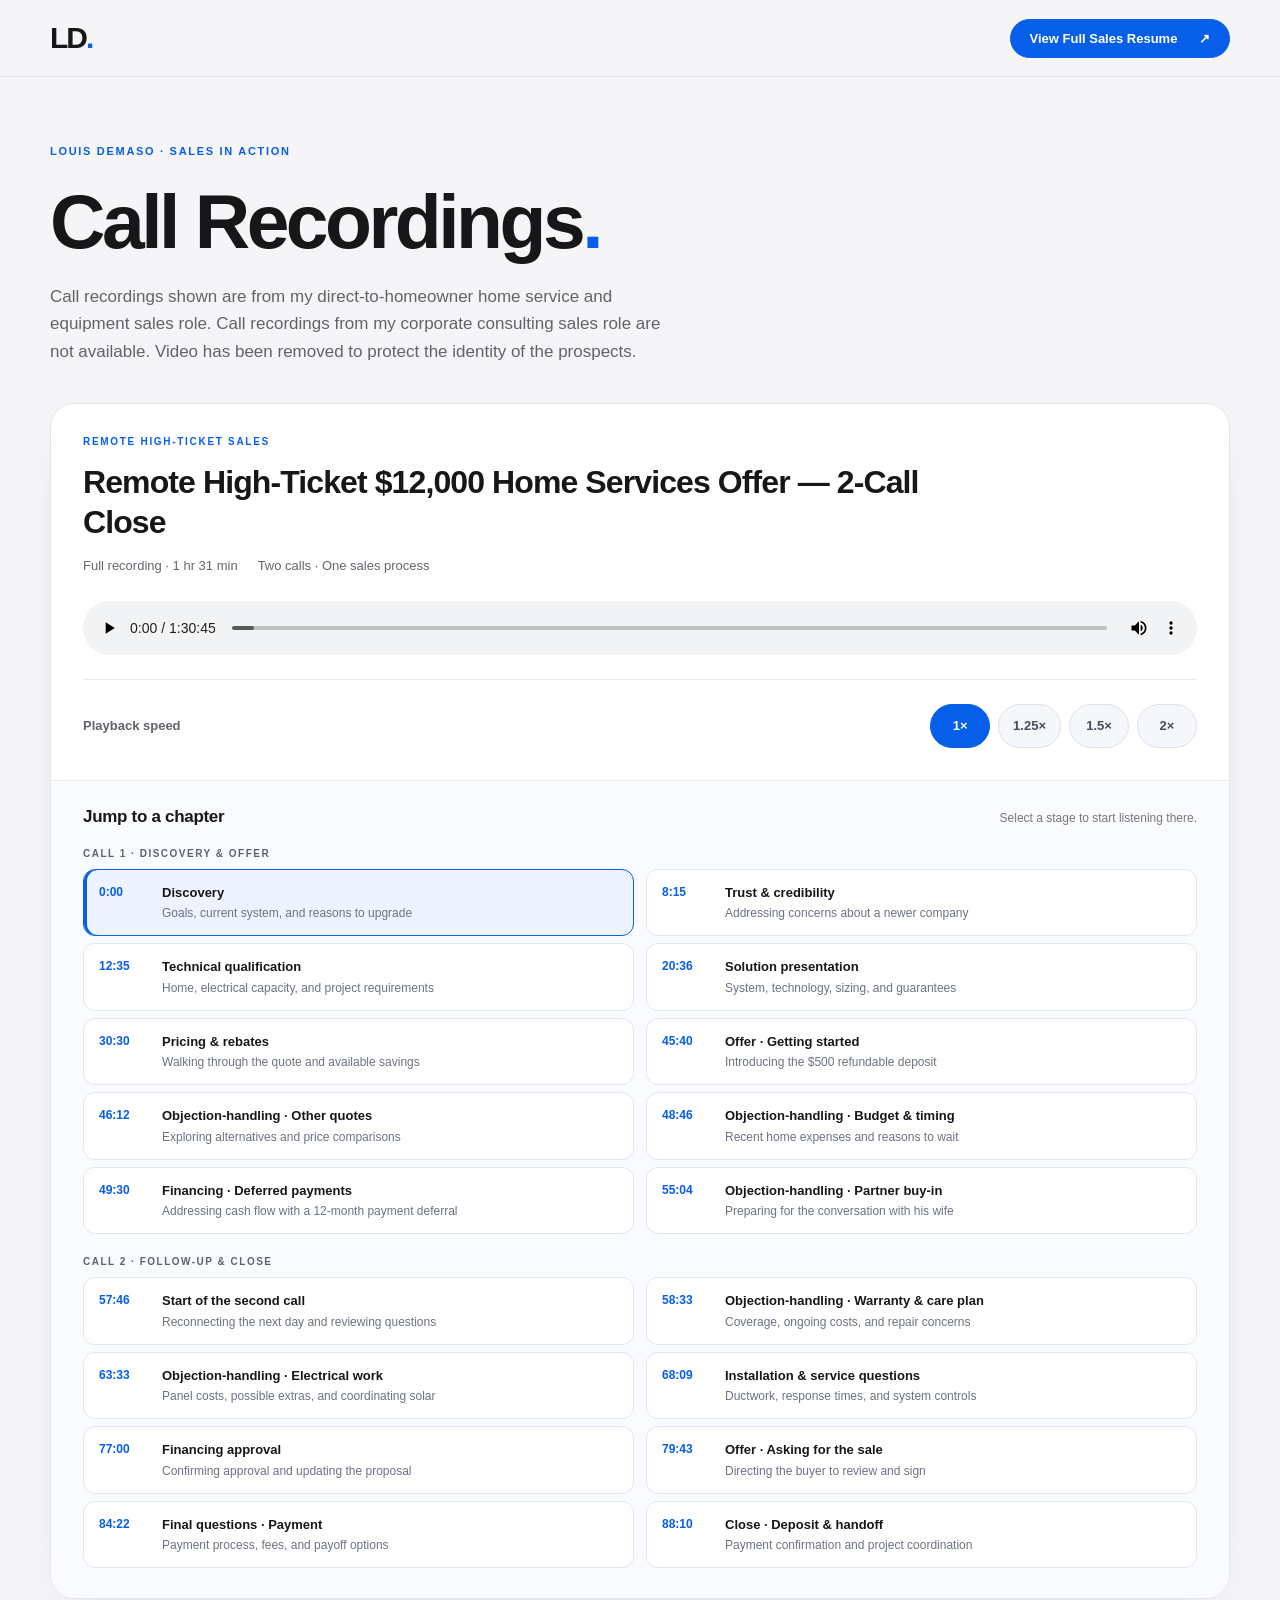
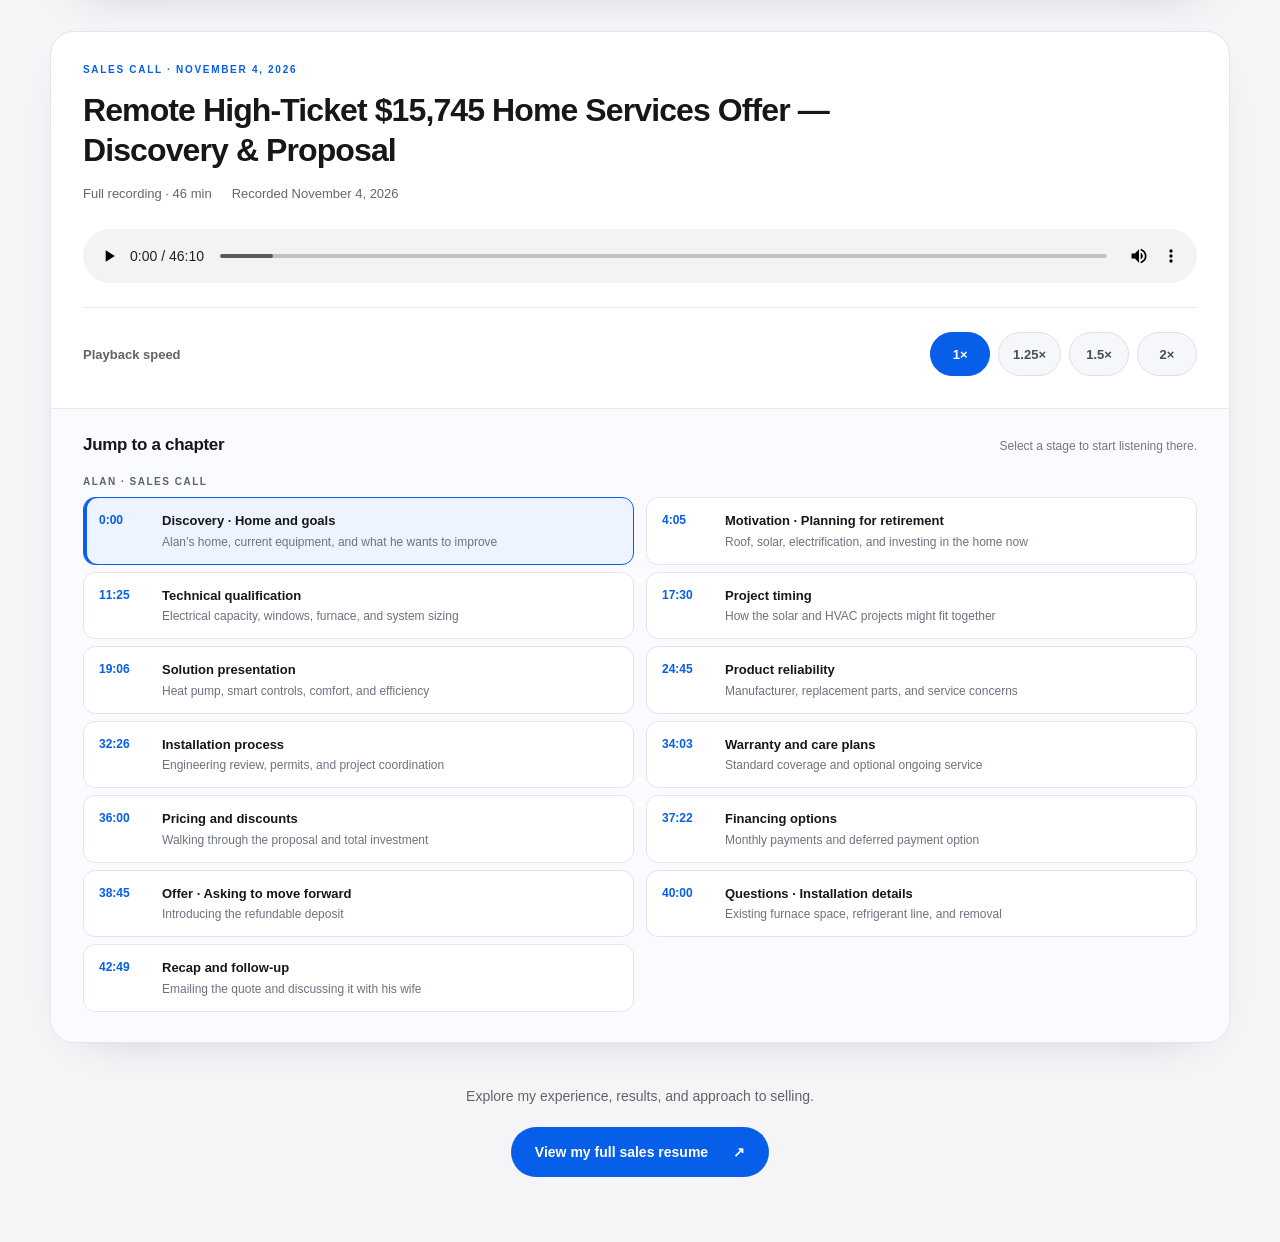
==== commit e036b23b: "Update recording title and page introduction" ====
--- a/call-recordings.html
+++ b/call-recordings.html
@@ -7,14 +7,14 @@
 <meta property="og:title" content="Sales Call Recordings — Louis DeMaso"><meta property="og:description" content="Sales call recordings with chapters and adjustable playback speed."><meta property="og:type" content="website">
 <link rel="icon" href="assets/favicon.svg" type="image/svg+xml"><link rel="stylesheet" href="styles.css?v=20261124-alan">
 <script src="call-recording.js?v=20261109-chapters" defer></script>
-<script src="alan-recording.js?v=20261124-alan" defer></script>
+<script src="alan-recording.js?v=20261124-title" defer></script>
 <script src="script.js?v=20261109-chapters" defer></script>
 </head><body>
 <a class="skip" href="#main">Skip to content</a>
 <header class="nav-shell"><nav class="nav wrap" aria-label="Main navigation"><a class="wordmark" href="index.html" aria-label="Louis DeMaso, full sales resume">LD<span class="blue">.</span></a><a class="nav-cta" href="index.html">View Full Sales Resume <span aria-hidden="true">↗</span></a></nav></header>
 <main id="main" class="recordings-main wrap">
-<div class="recordings-heading"><p class="eyebrow">LOUIS DEMASO · SALES IN ACTION</p><h1>Call Recordings<span class="blue">.</span></h1><p class="recordings-intro">Listen to the sales process, from discovery to the close. Select a chapter to jump into the conversation.</p></div>
+<div class="recordings-heading"><p class="eyebrow">LOUIS DEMASO · SALES IN ACTION</p><h1>Call Recordings<span class="blue">.</span></h1><p class="recordings-intro">Call recordings shown are from my direct-to-homeowner home service and equipment sales role. Call recordings from my corporate consulting sales role are not available. Video has been removed to protect the identity of the prospects.</p></div>
 <section id="call-recording" aria-label="Sales call recording"><div data-call-recording></div><noscript><p>Remote High-Ticket $12,000 Home Services Offer — 2-Call Close</p><audio controls preload="metadata" src="assets/sales-call.mp3">Your browser does not support audio playback.</audio><p>Enable JavaScript to use the chapter and speed controls.</p></noscript></section>
-<section id="alan-call" aria-label="Alan sales call recording"><div data-alan-recording></div><noscript><p>Alan · Sales Call · November 4, 2026</p><audio controls preload="metadata" src="assets/alan-sales-call-2026-11-04.mp3">Your browser does not support audio playback.</audio><p>Enable JavaScript to use the chapter and speed controls.</p></noscript></section>
+<section id="alan-call" aria-label="Alan sales call recording"><div data-alan-recording></div><noscript><p>Remote High-Ticket $15,745 Home Services Offer — Discovery & Proposal</p><audio controls preload="metadata" src="assets/alan-sales-call-2026-11-04.mp3">Your browser does not support audio playback.</audio><p>Enable JavaScript to use the chapter and speed controls.</p></noscript></section>
 <div class="recordings-close"><p>Explore my experience, results, and approach to selling.</p><a class="button primary" href="index.html">View my full sales resume <span aria-hidden="true">↗</span></a></div>
 </main></body></html>
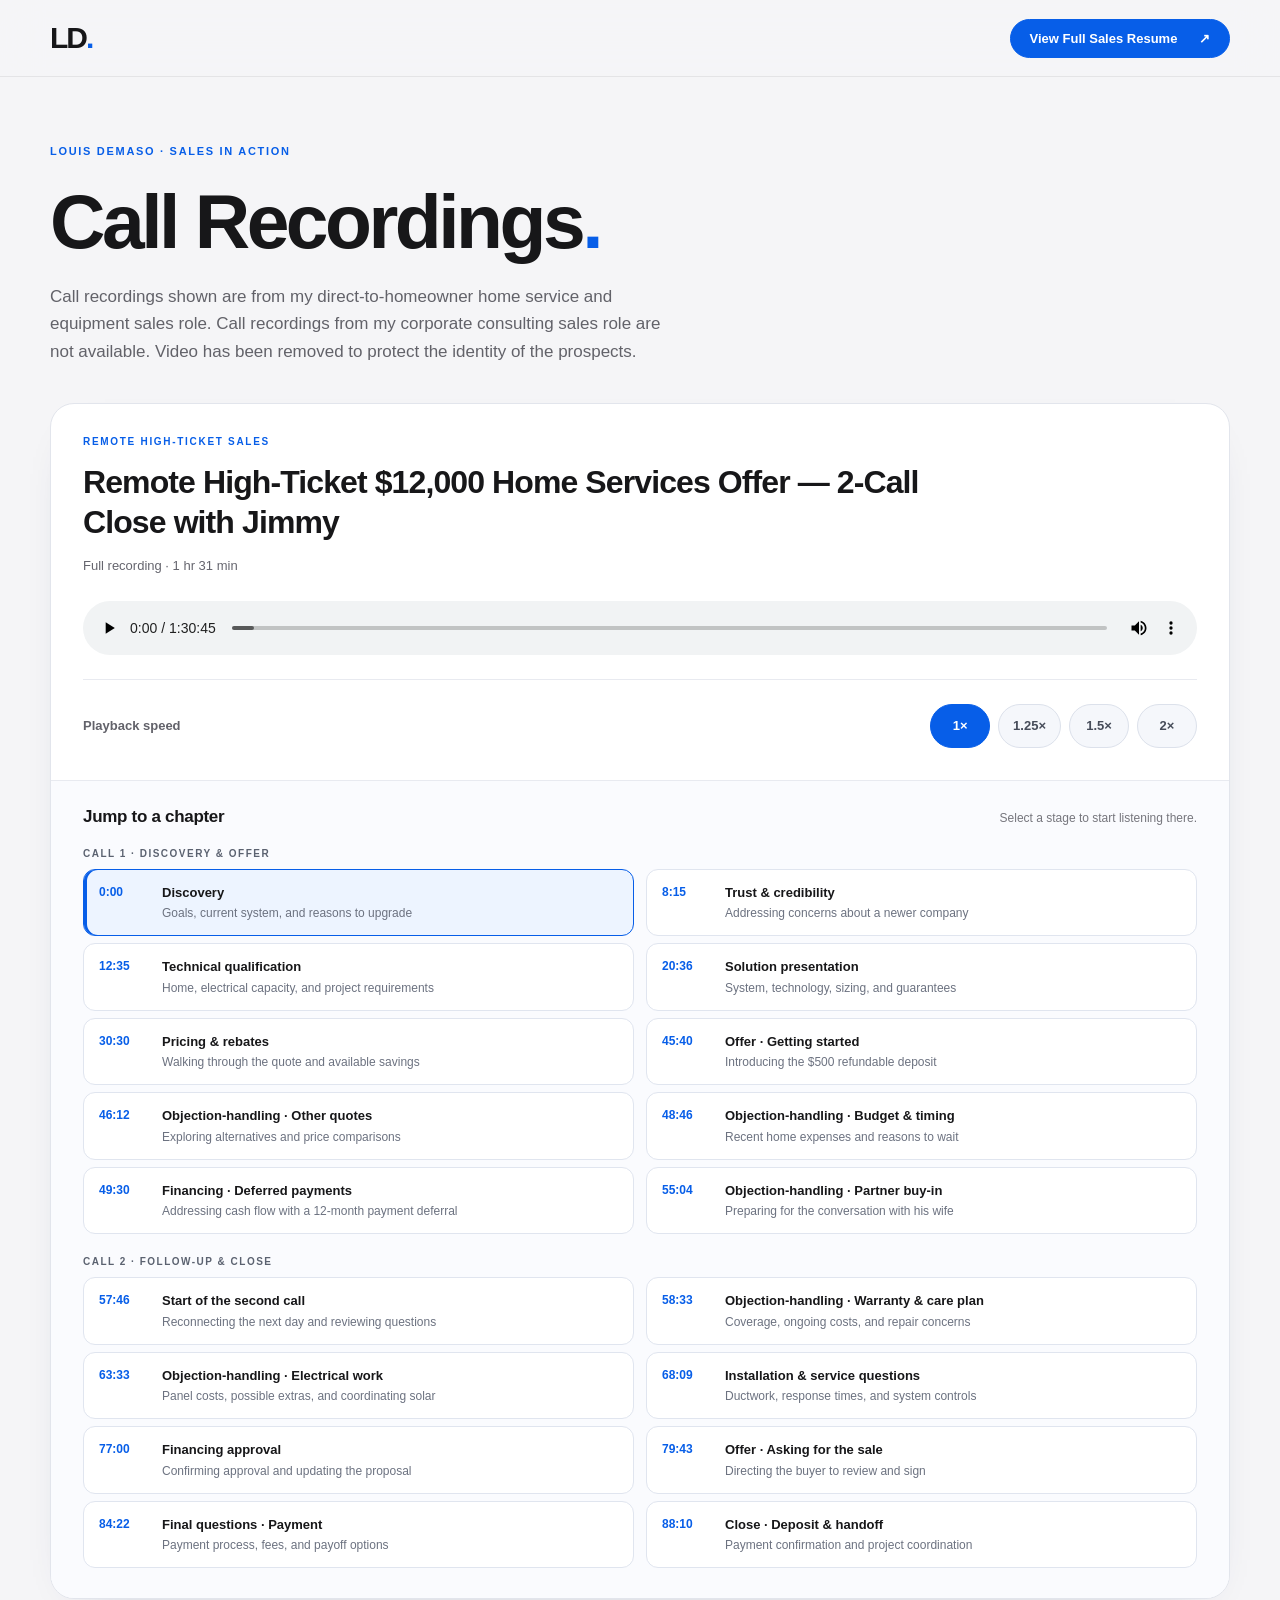
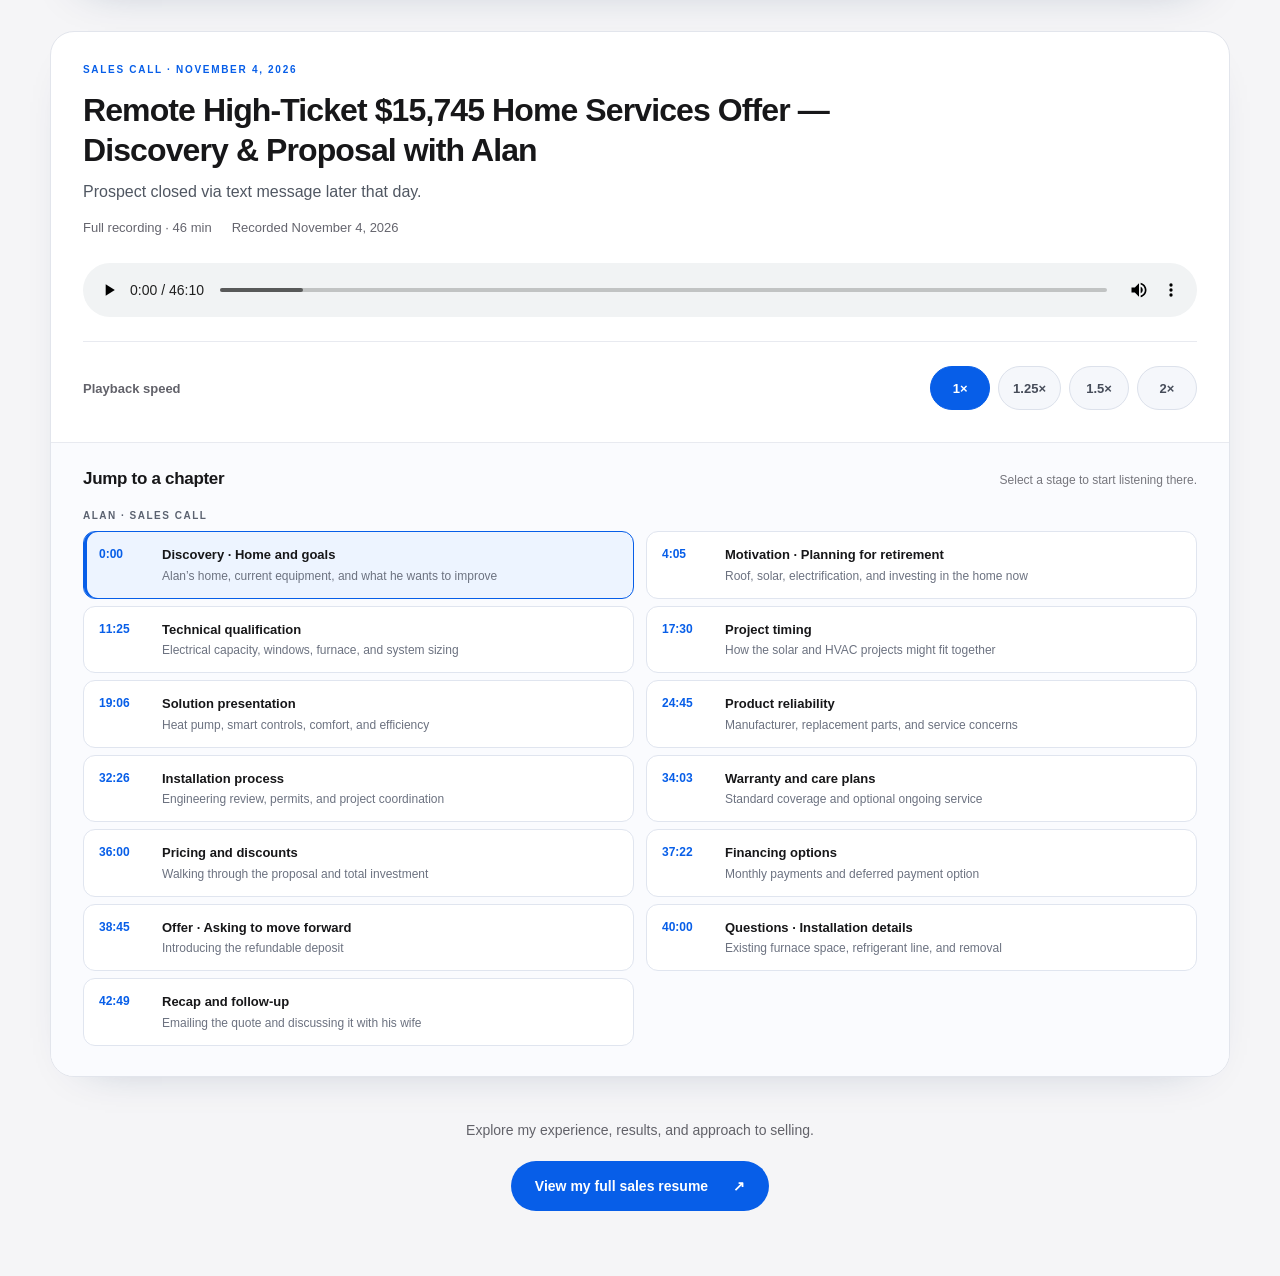
==== commit edeaf963: "Clarify sales call titles and Alan outcome" ====
--- a/call-recordings.html
+++ b/call-recordings.html
@@ -5,16 +5,16 @@
 <title>Sales Call Recordings — Louis DeMaso</title>
 <meta name="description" content="Listen to Louis DeMaso's sales calls with chapter navigation and adjustable playback speed.">
 <meta property="og:title" content="Sales Call Recordings — Louis DeMaso"><meta property="og:description" content="Sales call recordings with chapters and adjustable playback speed."><meta property="og:type" content="website">
-<link rel="icon" href="assets/favicon.svg" type="image/svg+xml"><link rel="stylesheet" href="styles.css?v=20261124-alan">
-<script src="call-recording.js?v=20261109-chapters" defer></script>
-<script src="alan-recording.js?v=20261124-title" defer></script>
+<link rel="icon" href="assets/favicon.svg" type="image/svg+xml"><link rel="stylesheet" href="styles.css?v=20261124-outcome">
+<script src="call-recording.js?v=20261124-names" defer></script>
+<script src="alan-recording.js?v=20261124-outcome" defer></script>
 <script src="script.js?v=20261109-chapters" defer></script>
 </head><body>
 <a class="skip" href="#main">Skip to content</a>
 <header class="nav-shell"><nav class="nav wrap" aria-label="Main navigation"><a class="wordmark" href="index.html" aria-label="Louis DeMaso, full sales resume">LD<span class="blue">.</span></a><a class="nav-cta" href="index.html">View Full Sales Resume <span aria-hidden="true">↗</span></a></nav></header>
 <main id="main" class="recordings-main wrap">
 <div class="recordings-heading"><p class="eyebrow">LOUIS DEMASO · SALES IN ACTION</p><h1>Call Recordings<span class="blue">.</span></h1><p class="recordings-intro">Call recordings shown are from my direct-to-homeowner home service and equipment sales role. Call recordings from my corporate consulting sales role are not available. Video has been removed to protect the identity of the prospects.</p></div>
-<section id="call-recording" aria-label="Sales call recording"><div data-call-recording></div><noscript><p>Remote High-Ticket $12,000 Home Services Offer — 2-Call Close</p><audio controls preload="metadata" src="assets/sales-call.mp3">Your browser does not support audio playback.</audio><p>Enable JavaScript to use the chapter and speed controls.</p></noscript></section>
-<section id="alan-call" aria-label="Alan sales call recording"><div data-alan-recording></div><noscript><p>Remote High-Ticket $15,745 Home Services Offer — Discovery & Proposal</p><audio controls preload="metadata" src="assets/alan-sales-call-2026-11-04.mp3">Your browser does not support audio playback.</audio><p>Enable JavaScript to use the chapter and speed controls.</p></noscript></section>
+<section id="call-recording" aria-label="Sales call recording"><div data-call-recording></div><noscript><p>Remote High-Ticket $12,000 Home Services Offer — 2-Call Close with Jimmy</p><audio controls preload="metadata" src="assets/sales-call.mp3">Your browser does not support audio playback.</audio><p>Enable JavaScript to use the chapter and speed controls.</p></noscript></section>
+<section id="alan-call" aria-label="Alan sales call recording"><div data-alan-recording></div><noscript><p>Remote High-Ticket $15,745 Home Services Offer — Discovery & Proposal with Alan</p><p>Prospect closed via text message later that day.</p><audio controls preload="metadata" src="assets/alan-sales-call-2026-11-04.mp3">Your browser does not support audio playback.</audio><p>Enable JavaScript to use the chapter and speed controls.</p></noscript></section>
 <div class="recordings-close"><p>Explore my experience, results, and approach to selling.</p><a class="button primary" href="index.html">View my full sales resume <span aria-hidden="true">↗</span></a></div>
 </main></body></html>
--- a/styles.css
+++ b/styles.css
@@ -69,3 +69,5 @@
 .recordings-main{padding-top:66px;padding-bottom:65px}.recordings-heading{margin-bottom:38px}.recordings-heading .eyebrow{color:var(--blue);margin-bottom:20px}.recordings-heading h1{font-size:clamp(48px,6vw,78px);letter-spacing:-3.5px;line-height:1.05;margin-bottom:22px}.recordings-intro{color:#626269;max-width:620px;font-size:17px;margin:0}.recordings-close{text-align:center;padding:42px 20px 0}.recordings-close p{color:#626269;font-size:14px;margin:0 0 20px}
 .recordings-main #alan-call{margin-top:32px}
 @media(max-width:700px){.call-section .section-top{display:flex;align-items:flex-start;flex-direction:column;gap:14px}.recordings-link{font-size:13px}.recording-summary{padding:24px 20px 0}.recording-summary h3{font-size:24px}.recording-card .call-player{padding:20px 16px 24px}.recording-card{border-radius:20px}.call-chapters{padding:22px 16px}.chapters-heading{display:block;margin-bottom:18px}.chapters-heading p{margin-top:6px}.chapter-list{grid-template-columns:1fr}.chapter-button{min-height:62px;padding:12px}.recordings-main{padding-top:38px;padding-bottom:42px}.recordings-heading h1{font-size:49px;letter-spacing:-2.5px}.recordings-intro{font-size:15px}.recordings-main~.nav-cta{font-size:11px}}
+
+.recording-subtitle{font-size:16px;line-height:1.5;color:#505762;margin:10px 0 0}
